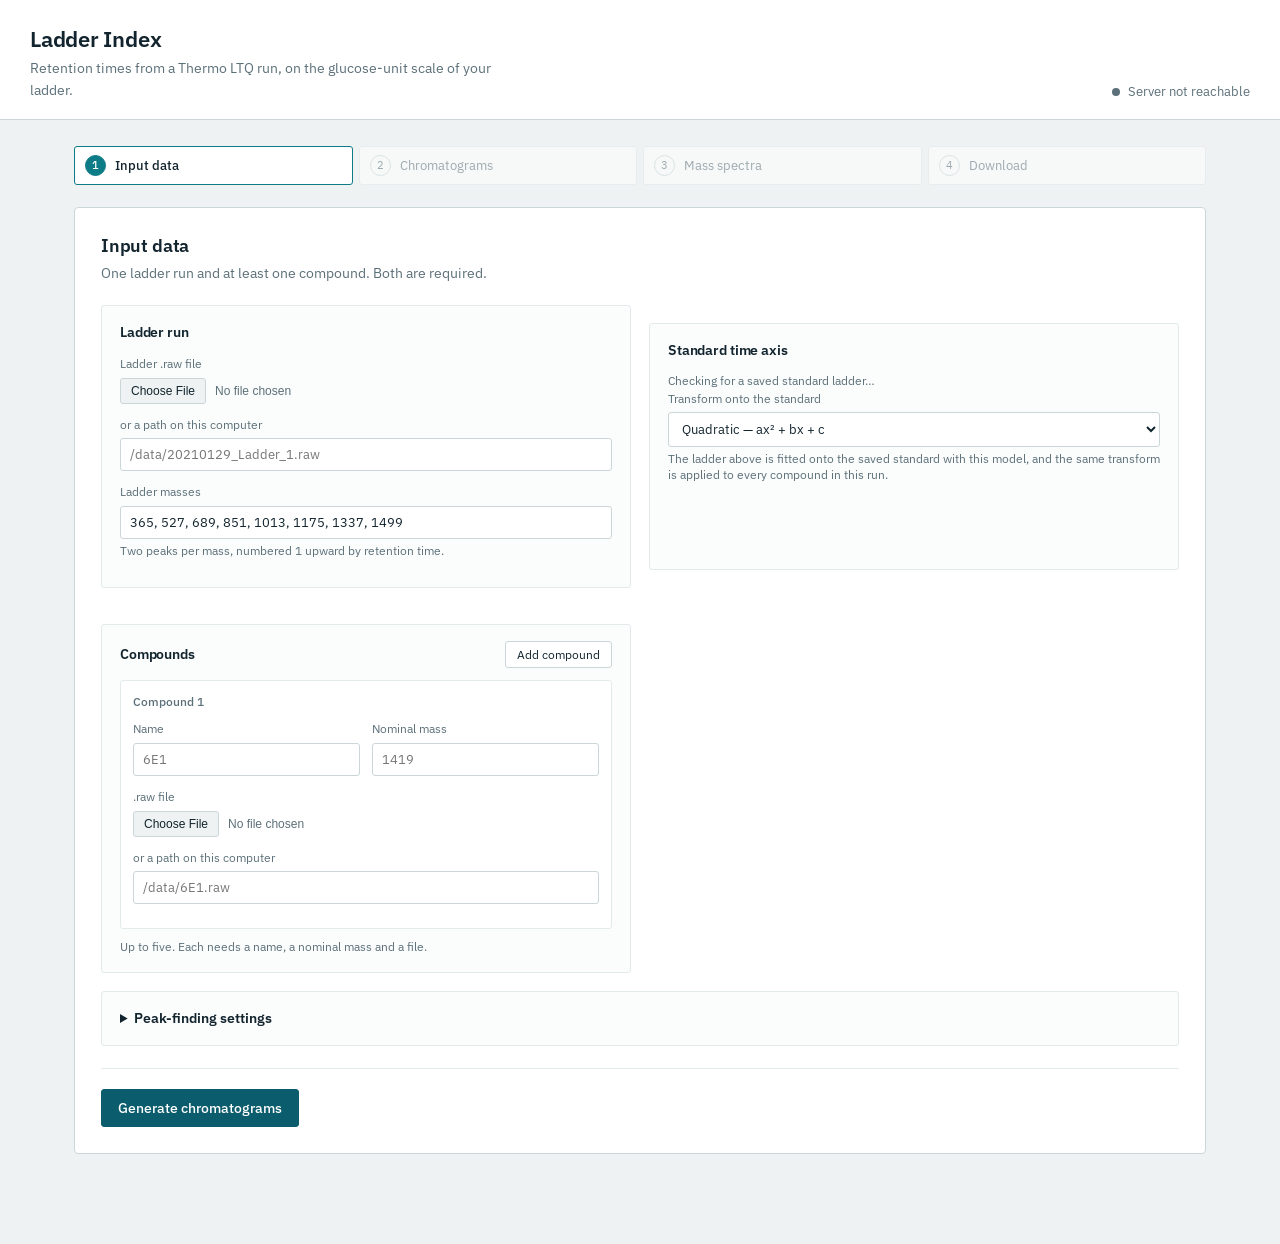
==== templates/index.html @ 8c36eee3 "first commit" ====
<!doctype html>
<html lang="en">
<head>
<meta charset="utf-8">
<meta name="viewport" content="width=device-width, initial-scale=1">
<title>Ladder Index — LTQ chromatogram and MSn workbench</title>
<link rel="preconnect" href="https://fonts.googleapis.com">
<link rel="preconnect" href="https://fonts.gstatic.com" crossorigin>
<link href="https://fonts.googleapis.com/css2?family=IBM+Plex+Mono:wght@400;500&family=IBM+Plex+Sans:wght@400;500;600&display=swap" rel="stylesheet">
<link rel="stylesheet" href="/static/app.css">
</head>
<body>

<header class="masthead">
  <div>
    <h1>Ladder Index</h1>
    <p>Retention times from a Thermo LTQ run, on the glucose-unit scale of your ladder.</p>
  </div>
  <div class="masthead-status">
    <span class="dot" id="parser-dot"></span>
    <span id="parser-text">Checking the file reader…</span>
  </div>
</header>

<main class="wizard">

  <ol class="rail" id="rail">
    <li data-step="1"><span>1</span>Input data</li>
    <li data-step="2"><span>2</span>Chromatograms</li>
    <li data-step="3"><span>3</span>Mass spectra</li>
    <li data-step="4"><span>4</span>Download</li>
  </ol>

  <div class="alert hidden" id="alert"></div>

  <!-- ======================= working ======================= -->
  <section class="panel working hidden" id="working">
    <div class="progress-head">
      <strong id="working-title">Working</strong>
      <span class="mono" id="working-pct">0%</span>
    </div>
    <div class="bar"><i id="working-bar"></i></div>
    <p id="working-message">Starting</p>
    <p class="note" id="working-hint"></p>
  </section>

  <!-- ======================= step 1 ======================= -->
  <section class="panel step" id="step-1">
    <div class="panel-head">
      <h2>Input data</h2>
      <p>One ladder run and at least one compound. Both are required.</p>
    </div>

    <form id="setup">
      <div class="split">
        <section class="card">
          <h3>Ladder run</h3>
          <label class="field"><span>Ladder .raw file</span>
            <input type="file" name="ladder_file" accept=".raw"></label>
          <label class="field"><span>or a path on this computer</span>
            <input type="text" name="ladder_path" spellcheck="false"
                   placeholder="/data/20210129_Ladder_1.raw"></label>
          <label class="field"><span>Ladder masses</span>
            <input type="text" name="ladder_masses" class="mono" spellcheck="false"
                   value="365, 527, 689, 851, 1013, 1175, 1337, 1499">
            <em>Two peaks per mass, numbered 1 upward by retention time.</em></label>
        </section>

        <section class="card" id="standard-card">
          <h3>Standard time axis</h3>
          <p class="note" id="standard-line">Checking for a saved standard ladder…</p>
          <label class="field" id="model-field"><span>Transform onto the standard</span>
            <select name="transform_model" id="transform-model">
              <option value="linear">Linear &mdash; ax + b</option>
              <option value="quadratic" selected>Quadratic &mdash; ax&sup2; + bx + c</option>
              <option value="cubic">Cubic &mdash; ax&sup3; + bx&sup2; + cx + d</option>
            </select>
            <em>The ladder above is fitted onto the saved standard with this model, and
            the same transform is applied to every compound in this run.</em></label>
        </section>

        <section class="card">
          <div class="card-head">
            <h3>Compounds</h3>
            <button type="button" class="ghost small" id="add-compound">Add compound</button>
          </div>
          <div id="compounds"></div>
          <p class="note">Up to five. Each needs a name, a nominal mass and a file.</p>
        </section>
      </div>

      <details class="card settings">
        <summary>Peak-finding settings</summary>
        <div class="grid4">
          <label class="field"><span>Ignore after (min)</span>
            <input type="number" name="rt_max" class="mono" step="1" min="0" value="70"></label>
          <label class="field"><span>m/z tolerance (Da)</span>
            <input type="number" name="mz_tolerance" class="mono" step="0.05" min="0.05" value="0.5"></label>
          <label class="field"><span>Smoothing (scans)</span>
            <input type="number" name="smooth_window" class="mono" step="1" min="1" value="3"></label>
          <label class="field"><span>Minimum height</span>
            <input type="number" name="min_rel_height" class="mono" step="0.01" min="0" max="1" value="0.05"></label>
          <label class="field"><span>Minimum prominence</span>
            <input type="number" name="min_rel_prominence" class="mono" step="0.01" min="0" max="1" value="0.05"></label>
          <label class="field"><span>Peak separation (scans)</span>
            <input type="number" name="min_separation" class="mono" step="1" min="1" value="3"></label>
          <label class="field"><span>Peak window height</span>
            <input type="number" name="window_rel_height" class="mono" step="0.05" min="0.05" max="0.95" value="0.9"></label>
          <label class="field"><span>Spectrum merge (Da)</span>
            <input type="number" name="spectrum_mz_tolerance" class="mono" step="0.05" min="0.05" value="0.3"></label>
          <label class="field"><span>Labels per spectrum</span>
            <input type="number" name="spectrum_label_count" class="mono" step="1" min="1" value="12"></label>
        </div>
        <p class="note">Scans after the retention-time limit are dropped before
        anything else happens, so nothing past it reaches a chromatogram, a peak or a
        spectrum. Set it to 0 to keep the whole run. Peak window height sets where the
        accumulation window is cut: 0.9 takes nearly the whole peak, 0.5 would be the
        width at half maximum.</p>
      </details>

      <div class="panel-actions">
        <button type="submit" class="primary" id="run">Generate chromatograms</button>
      </div>
    </form>
  </section>

  <!-- ======================= step 2 ======================= -->
  <section class="panel step hidden" id="step-2">
    <div class="panel-head">
      <h2>Chromatograms</h2>
      <p id="chrom-caption"></p>
    </div>

    <div id="ruler-wrap"></div>
    <div id="chrom-figures"></div>

    <section class="card calib">
      <h3>Ladder range used for calibration</h3>
      <p class="note">Compound indices are interpolated between these ladder peaks.
      Trim the top of the ladder if its last peaks are weak or poorly resolved.</p>
      <div class="calib-row">
        <label class="field inline"><span>Use ladder index up to</span>
          <select id="ladder-limit" class="mono"></select></label>
        <button type="button" class="ghost" id="apply-limit">Apply and replot</button>
      </div>
    </section>

    <div id="index-table"></div>

    <div class="gate">
      <div>
        <h3>Do these chromatograms look right?</h3>
        <p>The mass spectra are built from the shaded windows, so check those first.</p>
      </div>
      <div class="gate-buttons">
        <button type="button" class="ghost" id="say-no">No, go back and adjust</button>
        <button type="button" class="primary" id="say-yes">Yes, plot the mass spectra</button>
      </div>
    </div>
  </section>

  <!-- ======================= step 3 ======================= -->
  <section class="panel step hidden" id="step-3">
    <div class="panel-head">
      <h2>Mass spectra</h2>
      <p id="spec-caption"></p>
    </div>
    <div id="spec-figures"></div>
    <div class="panel-actions split-actions">
      <button type="button" class="ghost" id="back-to-chrom">Back to chromatograms</button>
      <button type="button" class="primary" id="to-download">Continue to download</button>
    </div>
  </section>

  <!-- ======================= step 4 ======================= -->
  <section class="panel step hidden" id="step-4">
    <div class="panel-head">
      <h2>Download</h2>
      <p>Everything you just approved, as files you can keep.</p>
    </div>
    <ul class="manifest" id="manifest"></ul>
    <div class="gate">
      <div>
        <h3>Create the results file</h3>
        <p>Figures are re-rendered at print resolution, so this takes a few seconds.</p>
      </div>
      <div class="gate-buttons">
        <button type="button" class="ghost" id="back-to-spectra">Back to spectra</button>
        <button type="button" class="primary" id="build-export">Create results file</button>
        <a class="primary hidden" id="download" href="#">Download .zip</a>
      </div>
    </div>
  </section>

</main>

<div class="lightbox hidden" id="lightbox"><img alt="" id="lightbox-img"></div>
<script src="/static/app.js"></script>
</body>
</html>
---- static/app.css ----
:root{
  --paper:#EEF2F2;
  --panel:#FFFFFF;
  --ink:#12242E;
  --muted:#5C7079;
  --rule:#CBD6D9;
  --rule-soft:#E2EAEB;
  --accent:#0E7C86;
  --accent-deep:#0B5D6E;
  --mark:#B4441F;
  --sans:"IBM Plex Sans",system-ui,-apple-system,Segoe UI,Roboto,sans-serif;
  --mono:"IBM Plex Mono",ui-monospace,SFMono-Regular,Menlo,monospace;
}
*{box-sizing:border-box}
html,body{margin:0;padding:0}
body{background:var(--paper);color:var(--ink);font-family:var(--sans);
  font-size:14px;line-height:1.55;-webkit-font-smoothing:antialiased}
h1,h2,h3{margin:0;font-weight:600;letter-spacing:-.01em}
p{margin:0}
.mono{font-family:var(--mono);font-variant-numeric:tabular-nums}
.hidden{display:none !important}

/* ------------------------------------------------------------ masthead */
.masthead{display:flex;align-items:flex-end;justify-content:space-between;gap:24px;
  padding:22px 30px 18px;border-bottom:1px solid var(--rule);background:var(--panel)}
.masthead h1{font-size:22px}
.masthead p{color:var(--muted);max-width:58ch;margin-top:2px}
.masthead-status{display:flex;align-items:center;gap:8px;color:var(--muted);
  font-size:12.5px;white-space:nowrap}
.dot{width:8px;height:8px;border-radius:50%;background:var(--muted);flex:none}
.dot.ok{background:var(--accent)}
.dot.bad{background:var(--mark)}

/* -------------------------------------------------------------- wizard */
.wizard{max-width:1180px;margin:0 auto;padding:26px 24px 90px}

.rail{list-style:none;display:flex;flex-wrap:wrap;gap:6px;margin:0 0 22px;padding:0}
.rail li{display:flex;align-items:center;gap:9px;color:var(--muted);font-size:13px;
  background:var(--panel);border:1px solid var(--rule-soft);border-radius:3px;
  padding:8px 14px 8px 10px;flex:1 1 0;min-width:160px}
.rail li span{width:21px;height:21px;border-radius:50%;border:1px solid var(--rule);
  display:grid;place-items:center;font-family:var(--mono);font-size:11px;flex:none}
.rail li.clickable{cursor:pointer}
.rail li.clickable:hover{border-color:var(--accent);color:var(--ink)}
.rail li[aria-disabled=true]{opacity:.55}
.rail li.on{color:var(--ink);font-weight:500;border-color:var(--accent)}
.rail li.on span{background:var(--accent);border-color:var(--accent);color:#fff}
.rail li.done span{border-color:var(--accent);color:var(--accent)}

.panel{background:var(--panel);border:1px solid var(--rule);border-radius:4px;
  padding:24px 26px 26px}
.panel-head{margin-bottom:20px}
.panel-head h2{font-size:18px}
.panel-head p{color:var(--muted);margin-top:3px;max-width:76ch}
.panel-actions{margin-top:22px;padding-top:20px;border-top:1px solid var(--rule-soft)}
.split-actions{display:flex;justify-content:space-between;gap:12px;flex-wrap:wrap}

/* --------------------------------------------------------------- cards */
.split{display:grid;grid-template-columns:1fr 1fr;gap:18px}
#standard-card{margin-bottom:18px}
#standard-card.absent{border-left:3px solid var(--mark)}
#standard-card.present{border-left:3px solid var(--accent)}
select{width:100%;padding:7px 9px;border:1px solid var(--rule);border-radius:3px;
  background:#fff;color:var(--ink);font-family:inherit;font-size:13px}
.axis-banner{background:#FBFCFC;border:1px solid var(--rule);border-left:3px solid var(--accent);
  border-radius:4px;padding:12px 16px;margin-bottom:16px;font-size:13px}
.axis-banner b{font-weight:600}
.axis-banner .mono{font-size:12px;color:var(--muted)}
.axis-banner.absent{border-left-color:var(--mark)}
.card{border:1px solid var(--rule-soft);border-radius:3px;padding:16px 18px;background:#FBFCFC}
.card+.card,.split+.card{margin-top:18px}
.card h3{font-size:13.5px;margin-bottom:12px}
.card-head{display:flex;justify-content:space-between;align-items:center;margin-bottom:12px}
.card-head h3{margin:0}

.field{display:block;margin-bottom:12px}
.field>span{display:block;font-size:12px;color:var(--muted);margin-bottom:4px}
.field em{display:block;font-style:normal;font-size:11.5px;color:var(--muted);
  margin-top:4px;line-height:1.4}
.field.inline{display:flex;align-items:center;gap:10px;margin:0}
.field.inline>span{margin:0;white-space:nowrap}
input[type=text],input[type=number],select{width:100%;padding:7px 9px;
  border:1px solid var(--rule);border-radius:3px;background:#fff;color:var(--ink);
  font-family:inherit;font-size:13px}
select{min-width:150px}
input[type=file]{width:100%;font-size:12px;color:var(--muted)}
input[type=file]::file-selector-button{font-family:inherit;font-size:12px;padding:5px 10px;
  margin-right:9px;border:1px solid var(--rule);border-radius:3px;background:var(--paper);
  color:var(--ink);cursor:pointer}
input:focus-visible,button:focus-visible,select:focus-visible,summary:focus-visible,
a:focus-visible{outline:2px solid var(--accent);outline-offset:2px}
.grid4{display:grid;grid-template-columns:repeat(4,1fr);gap:0 14px}
.note{font-size:11.5px;color:var(--muted);line-height:1.45;margin-top:8px}
.settings summary{cursor:pointer;font-size:13.5px;font-weight:600}
.settings[open] summary{margin-bottom:14px}

.compound{border:1px solid var(--rule-soft);border-radius:3px;padding:12px;
  margin-bottom:10px;background:#fff}
.compound-head{display:flex;justify-content:space-between;align-items:center;margin-bottom:9px}
.compound-head b{font-size:12px;color:var(--muted);font-weight:500}
.compound .pair{display:grid;grid-template-columns:1fr 1fr;gap:0 12px}
.remove{border:none;background:none;color:var(--mark);cursor:pointer;
  font-family:inherit;font-size:12px;padding:0}

/* ------------------------------------------------------------- buttons */
.primary{display:inline-block;background:var(--accent-deep);color:#fff;
  border:1px solid var(--accent-deep);padding:9px 16px;border-radius:3px;font-size:13.5px;
  font-weight:500;cursor:pointer;text-decoration:none;font-family:inherit;
  transition:background .12s ease}
.primary:hover{background:var(--accent)}
.primary:disabled{opacity:.45;cursor:default}
.ghost{background:#fff;color:var(--ink);border:1px solid var(--rule);padding:8px 14px;
  border-radius:3px;font-size:13px;cursor:pointer;font-family:inherit}
.ghost:hover{border-color:var(--accent);color:var(--accent-deep)}
.ghost.small{padding:5px 11px;font-size:12px}

/* ------------------------------------------------------------- working */
.working .progress-head{display:flex;justify-content:space-between;align-items:baseline;
  margin-bottom:10px}
.working .progress-head strong{font-size:14.5px}
.bar{height:4px;background:var(--rule-soft);border-radius:2px;overflow:hidden}
.bar i{display:block;height:100%;width:0;background:var(--accent);transition:width .3s ease}
.working p{margin-top:10px;font-size:13px;color:var(--muted)}

.alert{border:1px solid var(--mark);border-left-width:3px;border-radius:3px;
  background:#FCF3EF;padding:14px 16px;margin-bottom:20px;color:#7A2F14;font-size:13px}
.alert h3{font-size:13.5px;margin-bottom:5px;color:#7A2F14}
.alert ul{margin:6px 0 0;padding-left:18px}

/* ------------------------------------------------------------- figures */
figure.plate{background:#fff;border:1px solid var(--rule);border-radius:4px;
  margin:0 0 16px;overflow:hidden}
figure.plate img{display:block;width:100%;height:auto;cursor:zoom-in}
figure.plate figcaption{display:flex;justify-content:space-between;gap:14px;align-items:baseline;
  padding:9px 14px;border-top:1px solid var(--rule-soft);font-size:12.5px;color:var(--muted)}
figure.plate figcaption b{color:var(--ink);font-weight:500}
.group-head{font-size:13px;color:var(--muted);margin:20px 0 10px;
  padding-bottom:6px;border-bottom:1px solid var(--rule-soft)}
.group-head:first-child{margin-top:0}
.group-head b{color:var(--ink);font-weight:600;font-size:14px}

/* -------------------------------------------------------- index ruler */
.ruler{background:#fff;border:1px solid var(--rule);border-radius:4px;
  padding:18px 22px 14px;margin-bottom:16px}
.ruler h3{font-size:13.5px;margin-bottom:2px}
.ruler p{font-size:12px;color:var(--muted);margin-bottom:16px}
.ruler svg{width:100%;height:auto;display:block;overflow:visible}

/* -------------------------------------------------------------- calib */
.calib{margin:18px 0}
.calib-row{display:flex;align-items:center;gap:14px;flex-wrap:wrap;margin-top:14px}

/* -------------------------------------------------------------- tables */
.table-wrap{background:#fff;border:1px solid var(--rule);border-radius:4px;
  overflow-x:auto;margin-bottom:16px}
table{border-collapse:collapse;width:100%;font-size:12.5px}
caption{text-align:left;padding:13px 15px 9px;font-weight:600;font-size:13.5px}
th,td{padding:6px 15px;text-align:right;border-top:1px solid var(--rule-soft);white-space:nowrap}
th:first-child,td:first-child{text-align:left}
thead th{color:var(--muted);font-weight:500;font-size:11.5px}
tbody td{font-family:var(--mono);font-variant-numeric:tabular-nums}
tbody td:first-child{font-family:var(--sans)}
tr.flag td{color:var(--mark)}
tr.dim td{color:var(--muted);opacity:.65}

/* ---------------------------------------------------------------- gate */
.gate{display:flex;flex-wrap:wrap;justify-content:space-between;align-items:center;gap:16px;
  background:#FBFCFC;border:1px solid var(--rule);border-left:3px solid var(--accent);
  border-radius:4px;padding:16px 20px;margin-top:22px}
.gate h3{font-size:14.5px}
.gate p{color:var(--muted);font-size:12.5px;margin-top:2px}
.gate-buttons{display:flex;gap:10px;flex-wrap:wrap;align-items:center}

.manifest{list-style:none;margin:0;padding:0;display:grid;gap:1px;
  background:var(--rule-soft);border:1px solid var(--rule-soft);border-radius:3px}
.manifest li{background:#fff;padding:10px 15px;font-size:13px;display:flex;
  justify-content:space-between;gap:16px}
.manifest li span{color:var(--muted)}

/* ------------------------------------------------------------ lightbox */
.lightbox{position:fixed;inset:0;background:rgba(18,36,46,.9);display:grid;place-items:center;
  padding:24px;z-index:50;cursor:zoom-out}
.lightbox img{max-width:100%;max-height:100%;background:#fff;border-radius:3px}

@media (max-width:900px){
  .split{grid-template-columns:1fr}
  .grid4{grid-template-columns:1fr 1fr}
  .wizard{padding:20px 16px 70px}
  .panel{padding:20px 18px}
  .masthead{flex-direction:column;align-items:flex-start;gap:10px}
  .rail li{min-width:0;flex:1 1 46%}
}
@media (prefers-reduced-motion:reduce){*{transition:none !important;animation:none !important}}
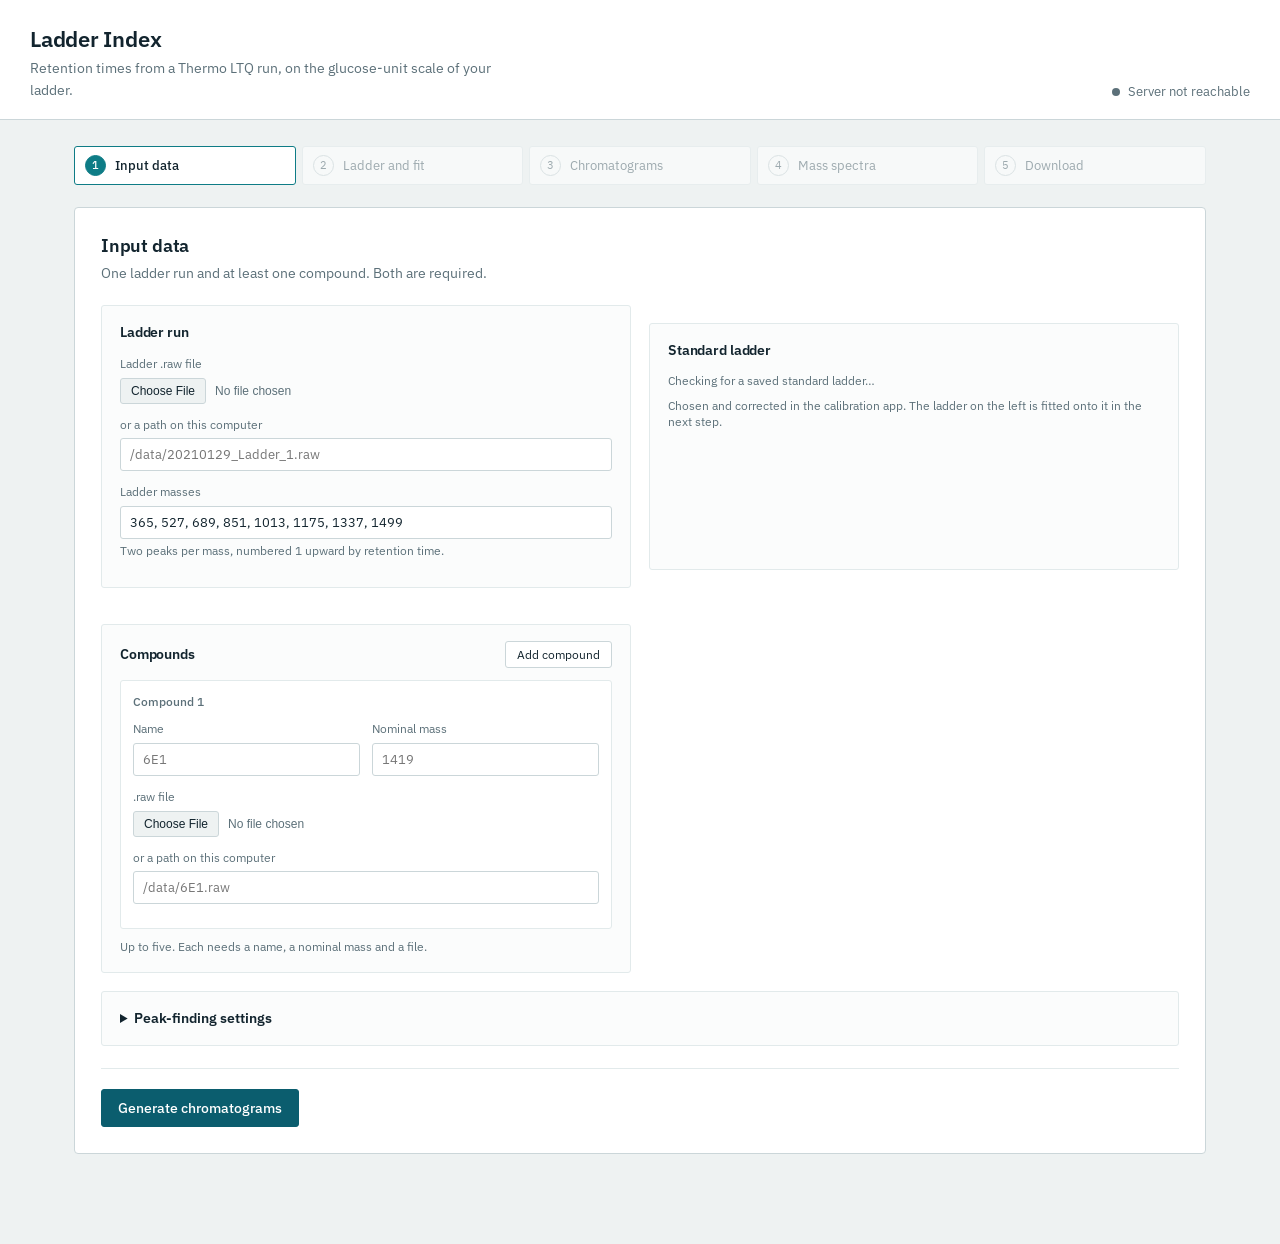
==== commit 56fcca2e: "stage 2 code update with ladder normalization and peak adjustment" ====
--- a/templates/index.html
+++ b/templates/index.html
@@ -8,6 +8,7 @@
 <link rel="preconnect" href="https://fonts.gstatic.com" crossorigin>
 <link href="https://fonts.googleapis.com/css2?family=IBM+Plex+Mono:wght@400;500&family=IBM+Plex+Sans:wght@400;500;600&display=swap" rel="stylesheet">
 <link rel="stylesheet" href="/static/app.css">
+<link rel="stylesheet" href="/static/ladder.css">
 </head>
 <body>
 
@@ -26,9 +27,10 @@
 
   <ol class="rail" id="rail">
     <li data-step="1"><span>1</span>Input data</li>
-    <li data-step="2"><span>2</span>Chromatograms</li>
-    <li data-step="3"><span>3</span>Mass spectra</li>
-    <li data-step="4"><span>4</span>Download</li>
+    <li data-step="2"><span>2</span>Ladder and fit</li>
+    <li data-step="3"><span>3</span>Chromatograms</li>
+    <li data-step="4"><span>4</span>Mass spectra</li>
+    <li data-step="5"><span>5</span>Download</li>
   </ol>
 
   <div class="alert hidden" id="alert"></div>
@@ -67,16 +69,11 @@
         </section>
 
         <section class="card" id="standard-card">
-          <h3>Standard time axis</h3>
+          <h3>Standard ladder</h3>
           <p class="note" id="standard-line">Checking for a saved standard ladder…</p>
-          <label class="field" id="model-field"><span>Transform onto the standard</span>
-            <select name="transform_model" id="transform-model">
-              <option value="linear">Linear &mdash; ax + b</option>
-              <option value="quadratic" selected>Quadratic &mdash; ax&sup2; + bx + c</option>
-              <option value="cubic">Cubic &mdash; ax&sup3; + bx&sup2; + cx + d</option>
-            </select>
-            <em>The ladder above is fitted onto the saved standard with this model, and
-            the same transform is applied to every compound in this run.</em></label>
+          <p class="note mono" id="standard-path"></p>
+          <p class="note">Chosen and corrected in the calibration app. The ladder on
+          the left is fitted onto it in the next step.</p>
         </section>
 
         <section class="card">
@@ -88,6 +85,17 @@
           <p class="note">Up to five. Each needs a name, a nominal mass and a file.</p>
         </section>
       </div>
+
+      <section class="card hidden" id="standard-view">
+        <div class="card-head">
+          <h3 id="standard-view-title">Standard ladder chromatogram</h3>
+          <button type="button" class="ghost small" id="standard-toggle">Show chromatogram</button>
+        </div>
+        <div class="standard-figure hidden" id="standard-figure"></div>
+        <div class="std-chips" id="standard-chips"></div>
+        <p class="note">Indexes with a dashed outline were unticked when the standard
+        was saved and are never used for fitting.</p>
+      </section>
 
       <details class="card settings">
         <summary>Peak-finding settings</summary>
@@ -127,23 +135,49 @@
   <!-- ======================= step 2 ======================= -->
   <section class="panel step hidden" id="step-2">
     <div class="panel-head">
+      <h2>Ladder and fit</h2>
+      <p id="ladder-caption"></p>
+    </div>
+
+    <div id="ladder-slot"></div>
+
+    <section class="card fit-card" id="fit-card">
+      <h3>Fit onto the standard ladder</h3>
+      <p class="note" id="fit-line"></p>
+      <div class="fit-row" id="fit-controls">
+        <label class="field inline"><span>Model</span>
+          <select id="fit-model">
+            <option value="linear">Linear &mdash; ax + b</option>
+            <option value="quadratic">Quadratic &mdash; ax&sup2; + bx + c</option>
+            <option value="cubic" selected>Cubic &mdash; ax&sup3; + bx&sup2; + cx + d</option>
+          </select></label>
+        <button type="button" class="primary" id="run-fit">Fit with the ticked indexes</button>
+        <span class="note" id="fit-status"></span>
+      </div>
+      <div id="fit-result"></div>
+    </section>
+
+    <div class="gate">
+      <div>
+        <h3>Are the ladder peaks and the fit right?</h3>
+        <p>Every compound is put on the standard's time axis through this fit.</p>
+      </div>
+      <div class="gate-buttons">
+        <button type="button" class="ghost" id="back-to-input">Back to input</button>
+        <button type="button" class="primary" id="to-compounds" disabled>Yes, read the compounds</button>
+      </div>
+    </div>
+  </section>
+
+  <!-- ======================= step 3 ======================= -->
+  <section class="panel step hidden" id="step-3">
+    <div class="panel-head">
       <h2>Chromatograms</h2>
       <p id="chrom-caption"></p>
     </div>
 
     <div id="ruler-wrap"></div>
     <div id="chrom-figures"></div>
-
-    <section class="card calib">
-      <h3>Ladder range used for calibration</h3>
-      <p class="note">Compound indices are interpolated between these ladder peaks.
-      Trim the top of the ladder if its last peaks are weak or poorly resolved.</p>
-      <div class="calib-row">
-        <label class="field inline"><span>Use ladder index up to</span>
-          <select id="ladder-limit" class="mono"></select></label>
-        <button type="button" class="ghost" id="apply-limit">Apply and replot</button>
-      </div>
-    </section>
 
     <div id="index-table"></div>
 
@@ -159,8 +193,8 @@
     </div>
   </section>
 
-  <!-- ======================= step 3 ======================= -->
-  <section class="panel step hidden" id="step-3">
+  <!-- ======================= step 4 ======================= -->
+  <section class="panel step hidden" id="step-4">
     <div class="panel-head">
       <h2>Mass spectra</h2>
       <p id="spec-caption"></p>
@@ -172,8 +206,8 @@
     </div>
   </section>
 
-  <!-- ======================= step 4 ======================= -->
-  <section class="panel step hidden" id="step-4">
+  <!-- ======================= step 5 ======================= -->
+  <section class="panel step hidden" id="step-5">
     <div class="panel-head">
       <h2>Download</h2>
       <p>Everything you just approved, as files you can keep.</p>
@@ -196,5 +230,6 @@
 
 <div class="lightbox hidden" id="lightbox"><img alt="" id="lightbox-img"></div>
 <script src="/static/app.js"></script>
+<script src="/static/peak_editor.js"></script>
 </body>
 </html>
--- a/static/app.css
+++ b/static/app.css
@@ -147,8 +147,6 @@
 .ruler svg{width:100%;height:auto;display:block;overflow:visible}
 
 /* -------------------------------------------------------------- calib */
-.calib{margin:18px 0}
-.calib-row{display:flex;align-items:center;gap:14px;flex-wrap:wrap;margin-top:14px}
 
 /* -------------------------------------------------------------- tables */
 .table-wrap{background:#fff;border:1px solid var(--rule);border-radius:4px;
@@ -191,3 +189,28 @@
   .rail li{min-width:0;flex:1 1 46%}
 }
 @media (prefers-reduced-motion:reduce){*{transition:none !important;animation:none !important}}
+
+/* ------------------------------------------- standard ladder (step 1) */
+.std-chips{display:flex;flex-wrap:wrap;gap:4px}
+.chip{border:1px solid var(--accent-deep);color:var(--accent-deep);border-radius:2px;
+  padding:2px 7px;font-family:var(--mono);font-size:11.5px;font-variant-numeric:tabular-nums}
+.chip em{font-style:normal;color:var(--muted);margin-left:3px}
+.chip.off{border-style:dashed;border-color:var(--rule);color:var(--muted)}
+.chip.none{border-color:var(--rule-soft);color:var(--muted)}
+.standard-figure{margin-bottom:12px}
+.standard-figure img{display:block;width:100%;height:auto;border:1px solid var(--rule-soft);
+  border-radius:3px;background:#fff}
+
+/* --------------------------------------------- ladder and fit (step 2) */
+#ladder-slot .ladder{background:#fff}
+.ladder-head b{font-size:14px}
+.fit-card{margin-top:18px}
+.fit-row{display:flex;align-items:center;gap:14px;flex-wrap:wrap;margin:12px 0}
+.fit-row select{font:inherit;padding:6px 8px;border:1px solid var(--rule);border-radius:3px;background:#fff}
+.fit-plate{max-width:820px}
+.fit-notes{border:1px solid #F0D5CA;border-radius:3px;margin:10px 0}
+.fit-table tr.chosen td{background:#E8F3F4;font-weight:600}
+.fit-table caption{text-align:left}
+.tag{background:#E8F3F4;color:var(--accent-deep);border-radius:2px;padding:1px 6px;
+  font-size:10.5px;font-weight:500}
+
--- a/static/ladder.css
+++ b/static/ladder.css
@@ -0,0 +1,82 @@
+/* Ladder card and peak editor, shared by the calibration app and the main app.
+   Uses the colour tokens both pages define on :root. */
+
+/* ---------------------------------------------------------- page 1 cards */
+.ladder{border:1px solid var(--rule-soft);border-radius:4px;margin-bottom:16px;overflow:hidden}
+.ladder.chosen{border-color:var(--accent);box-shadow:inset 3px 0 0 var(--accent)}
+.ladder-head{display:flex;align-items:center;gap:14px;padding:12px 16px;background:#FBFCFC;
+  border-bottom:1px solid var(--rule-soft)}
+.ladder-head label{display:flex;align-items:center;gap:9px;cursor:pointer;font-weight:600;font-size:14px}
+.ladder-head .meta{margin-left:auto;color:var(--muted);font-size:12.5px;
+  font-family:var(--mono);font-variant-numeric:tabular-nums}
+.ladder-head .badge{background:#FCF3EF;color:#7A2F14;border-radius:2px;padding:2px 7px;font-size:11.5px}
+.ladder.too-few .ladder-head{background:#FCF3EF}
+.ladder-body{display:grid;grid-template-columns:minmax(0,1fr) 210px}
+.ladder-plot{min-width:0;border-right:1px solid var(--rule-soft)}
+.ladder img{display:block;width:100%;height:auto}
+.ladder-head .badge.custom{background:#E8F3F4;color:#0B5F66}
+.rt-max{display:flex;flex-wrap:wrap;align-items:center;gap:10px;padding:10px 16px;
+  border-top:1px solid var(--rule-soft);font-size:13px}
+.rt-max label{display:flex;align-items:center;gap:7px}
+.rt-max input{width:80px;padding:4px 6px;border:1px solid var(--rule-soft);border-radius:3px;font-size:13px}
+.rt-max .note{margin:0}
+.card-warnings{margin:0;padding:8px 16px 10px 32px;font-size:12.5px;color:#7A2F14;
+  border-top:1px solid var(--rule-soft);background:#FCF3EF}
+.ladder-indexes{padding:14px 16px;background:#FBFCFC}
+.ladder-indexes h4{font-size:12px;color:var(--muted);font-weight:500;margin-bottom:6px}
+.ladder-indexes .note{margin-bottom:10px}
+.index-list{display:grid;grid-template-columns:1fr 1fr;gap:2px 8px;margin-bottom:10px}
+.index-list label{display:flex;align-items:center;gap:6px;font-family:var(--mono);
+  font-size:11.5px;cursor:pointer;padding:1px 0;font-variant-numeric:tabular-nums}
+.index-list label.off{color:var(--muted);opacity:.6}
+.index-list input{margin:0;flex:none}
+.index-list .idx{min-width:16px;text-align:right}
+.index-list .rt{color:var(--muted)}
+.index-actions{display:flex;gap:6px}
+
+/* ---------------------------------------------------------- peak editor */
+.rt-max .edit-peaks{margin-left:auto}
+.index-list .by-hand{color:var(--accent-deep);font-size:10px}
+.ladder.editing{border-color:var(--accent);box-shadow:0 0 0 2px #0E7C8622}
+.ladder.editing .ladder-body{grid-template-columns:minmax(0,1fr) 230px}
+.peak-editor{padding:10px 14px 12px}
+.pe-bar{display:flex;align-items:center;gap:10px;flex-wrap:wrap;margin-bottom:4px;font-size:12.5px}
+.pe-hint{color:var(--ink)}
+.pe-bad{color:#7A2F14;font-weight:600}
+.pe-zoom{margin-left:auto;display:flex;gap:6px}
+.pe-svg{display:block;width:100%;height:auto;cursor:crosshair;user-select:none;touch-action:none}
+.pe-grid{stroke:#EEF2F2;stroke-width:1}
+.pe-axis{stroke:var(--rule);stroke-width:1}
+.pe-tick{font:10px var(--mono);fill:var(--muted)}
+.pe-label{font:11px "IBM Plex Sans",sans-serif;fill:var(--muted)}
+.pe-num{font:600 11px "IBM Plex Sans",sans-serif}
+.pe-ring{fill:none;stroke:var(--ink);stroke-width:1.4}
+.pe-cand{fill:#fff;stroke:var(--ink);stroke-width:1;stroke-dasharray:2 2}
+.pe-snap{fill:none;stroke:var(--ink);stroke-width:1.6}
+.pe-hover{stroke:var(--muted);stroke-width:.8;stroke-dasharray:3 3}
+.pe-readout{font:11px var(--mono);fill:var(--ink)}
+.pe-zoombox{fill:#0E7C8618;stroke:var(--accent);stroke-width:1}
+.pe-legend{display:flex;flex-wrap:wrap;gap:4px 14px;font-size:11.5px;color:var(--muted);margin:2px 0 8px}
+.pe-legend span{display:flex;align-items:center;gap:5px}
+.pe-legend i{width:12px;height:3px;border-radius:2px;display:inline-block}
+.pe-legend em{font-style:normal;font-family:var(--mono);font-size:10.5px}
+.pe-actions{display:flex;align-items:center;gap:10px;flex-wrap:wrap;
+  border-top:1px solid var(--rule-soft);padding-top:10px}
+.pe-actions .note{margin:0 auto 0 0}
+.pe-list{display:flex;flex-direction:column;gap:1px;max-height:520px;overflow:auto}
+.pe-row{display:grid;grid-template-columns:10px 22px 1fr 12px 22px 22px;align-items:center;
+  gap:5px;padding:3px 6px;border-radius:3px;cursor:pointer;font-family:var(--mono);font-size:12.5px}
+.pe-row:hover{background:#EEF4F4}
+.pe-row.active{background:#DDEDEE;outline:1px solid var(--accent)}
+.pe-row.bad .rt,.pe-row.bad .idx{color:#B4441F;font-weight:600}
+.pe-row.absent .rt{color:var(--muted);font-style:italic}
+.pe-row i{width:8px;height:8px;border-radius:50%;display:inline-block}
+.pe-row .idx{text-align:right}
+.pe-row .mark{color:var(--accent-deep);font-size:10px}
+.pe-x{border:1px solid var(--rule-soft);background:#fff;border-radius:3px;font-size:12px;
+  line-height:1;padding:3px 0;cursor:pointer;color:var(--muted)}
+.pe-x:hover:not(:disabled){border-color:var(--accent);color:var(--accent-deep)}
+.pe-x:disabled{opacity:.3;cursor:default}
+@media (max-width:760px){
+  .ladder.editing .ladder-body{grid-template-columns:1fr}
+}
